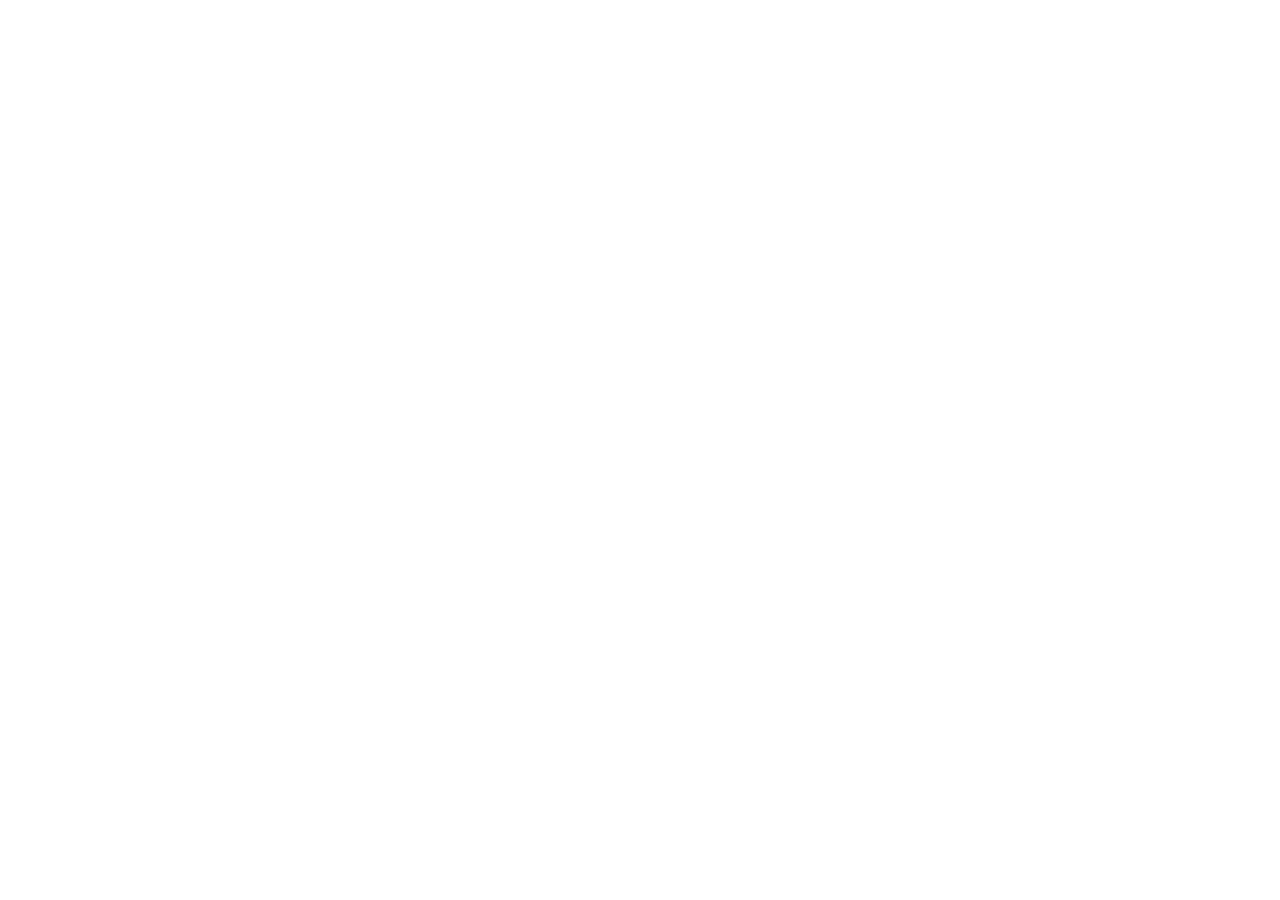
==== index.html @ 4c1cd3bf "Add files via upload" ====
<!DOCTYPE html>
<html lang="en">
<head>
  <meta charset="UTF-8">
  <meta name="viewport" content="width=device-width, initial-scale=1.0">
  <title>Xandrie Labilles | Virtual Assistant</title>
  <meta name="description" content="Top-Rated Virtual Assistant specializing in Admin, Ecommerce, Shopify Design & Operations.">
  <!-- Redirect to Canva site -->
  <meta http-equiv="refresh" content="0; url=https://xandrie.my.canva.site/">
  <link rel="canonical" href="https://xandrie.my.canva.site/">
</head>
<body>
  <script>
    window.location.replace("https://xandrie.my.canva.site/");
  </script>
  <p>Redirecting to <a href="https://xandrie.my.canva.site/">Xandrie Labilles — Virtual Assistant Portfolio</a>...</p>
</body>
</html>
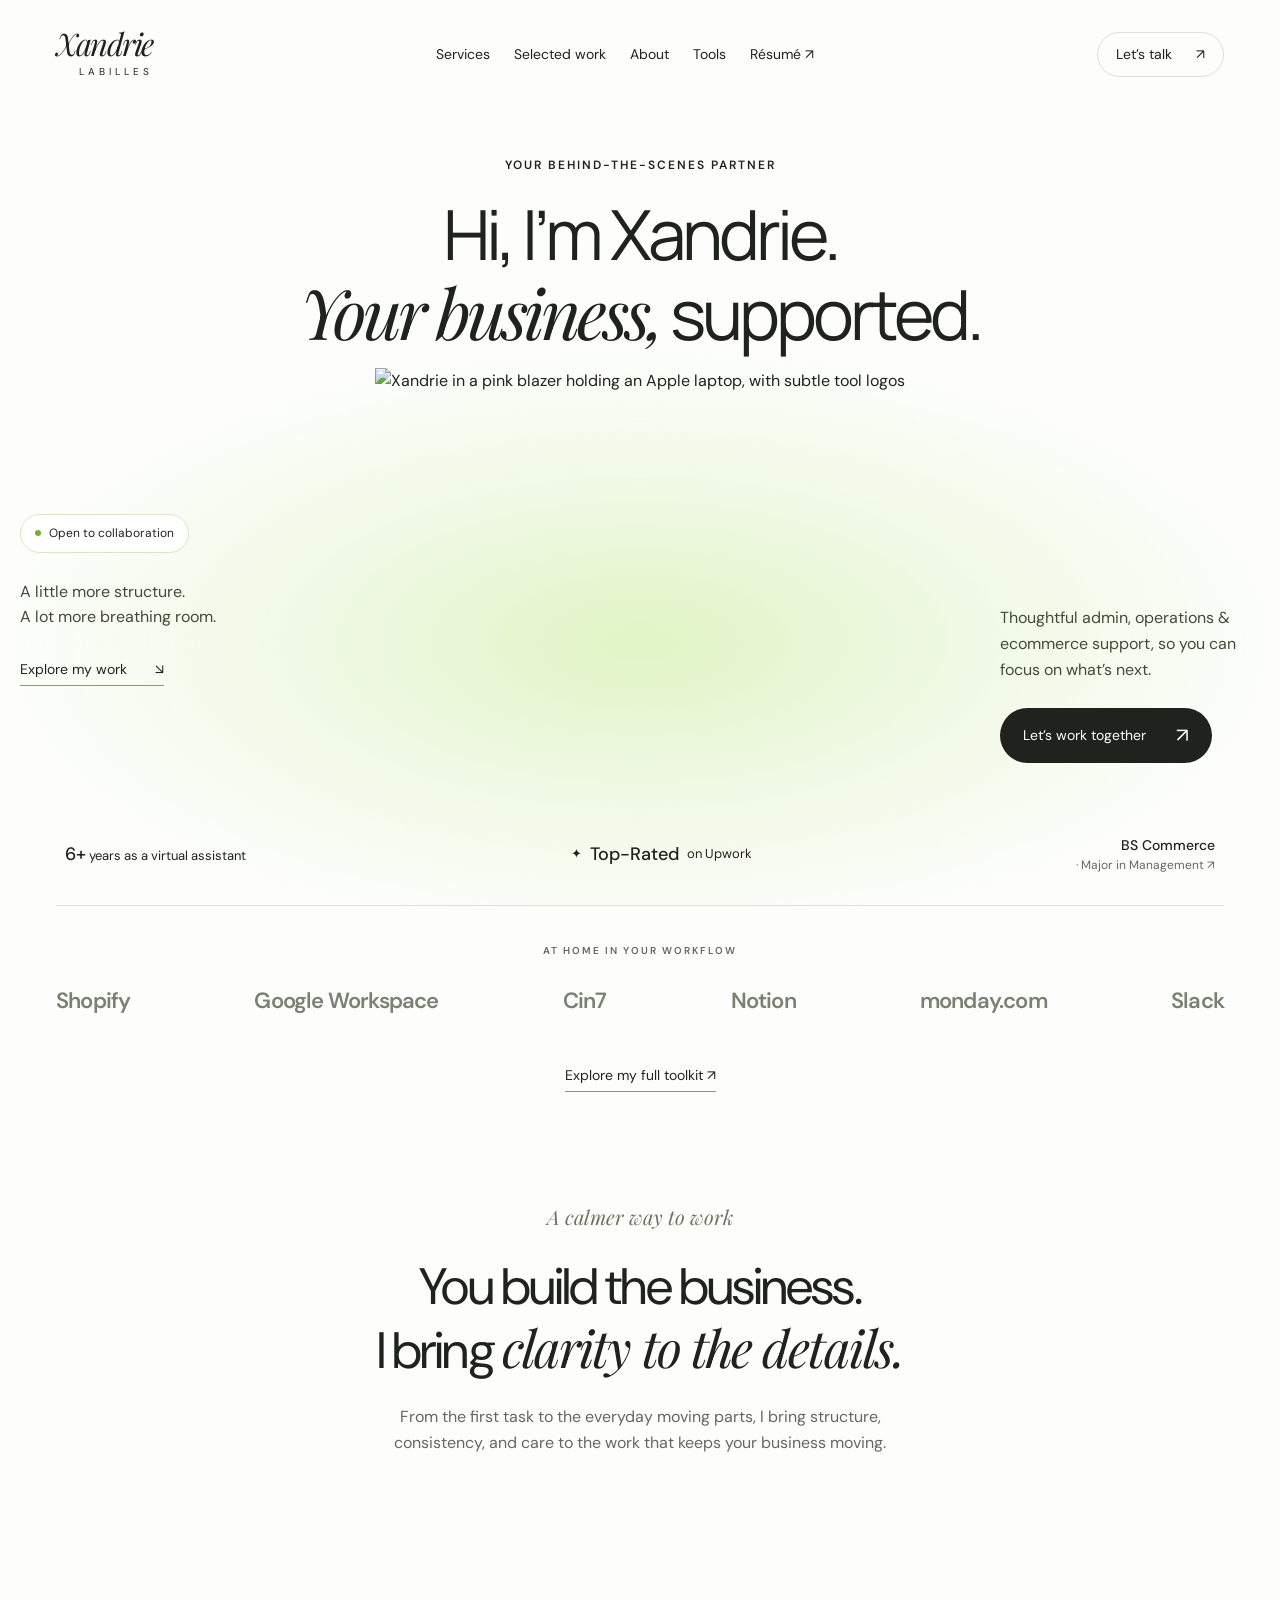
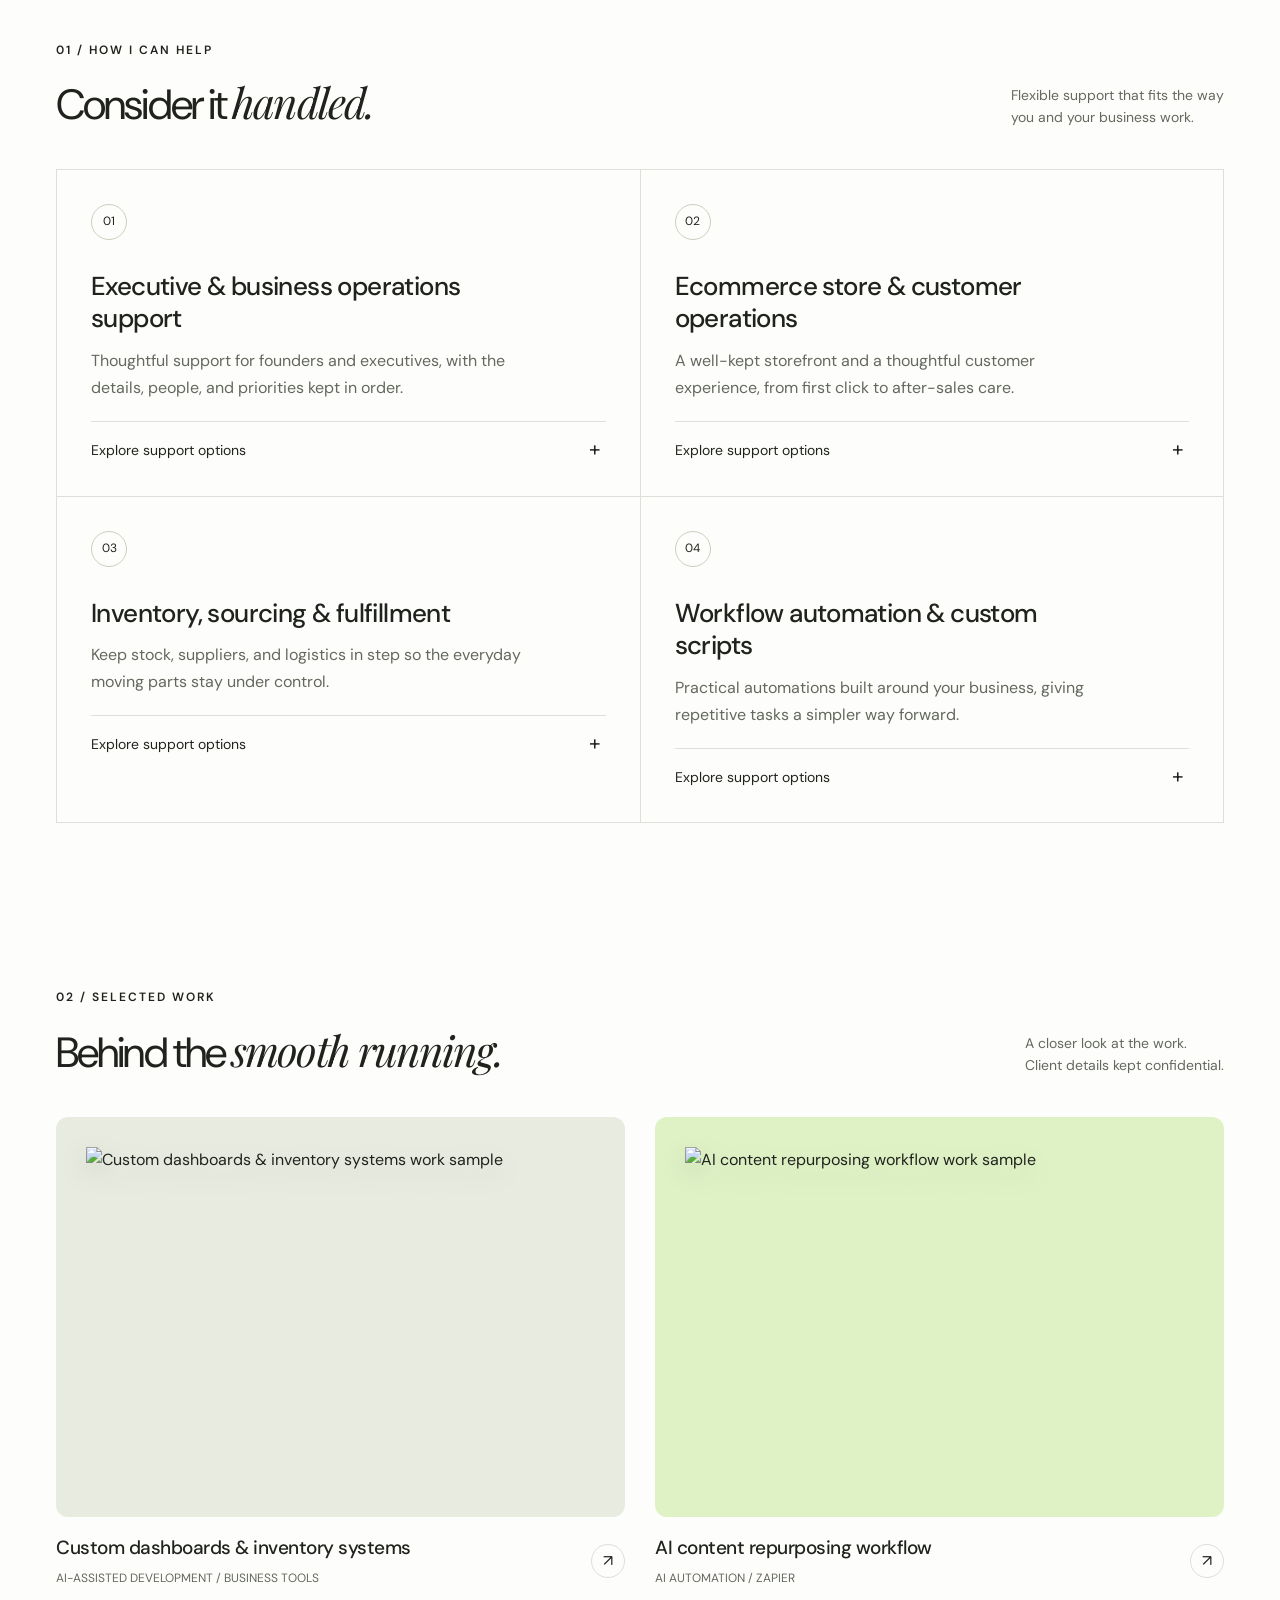
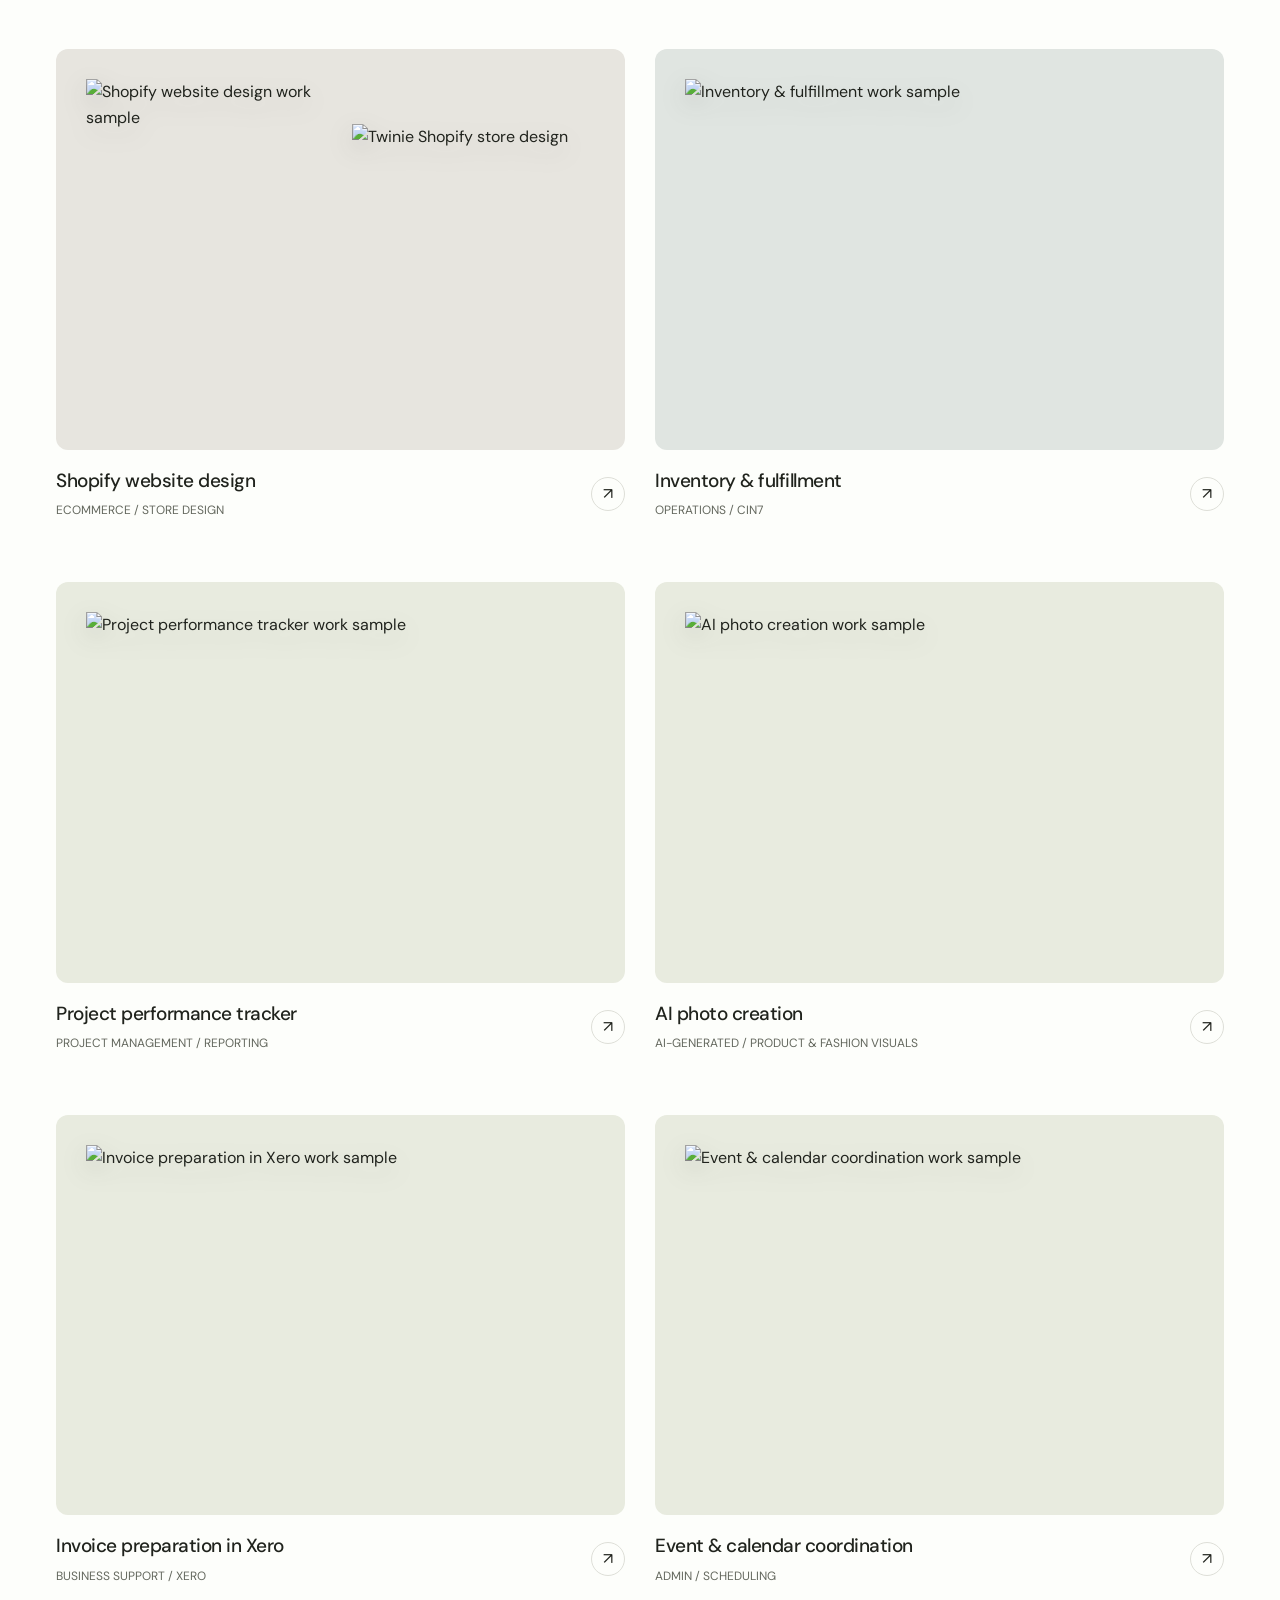
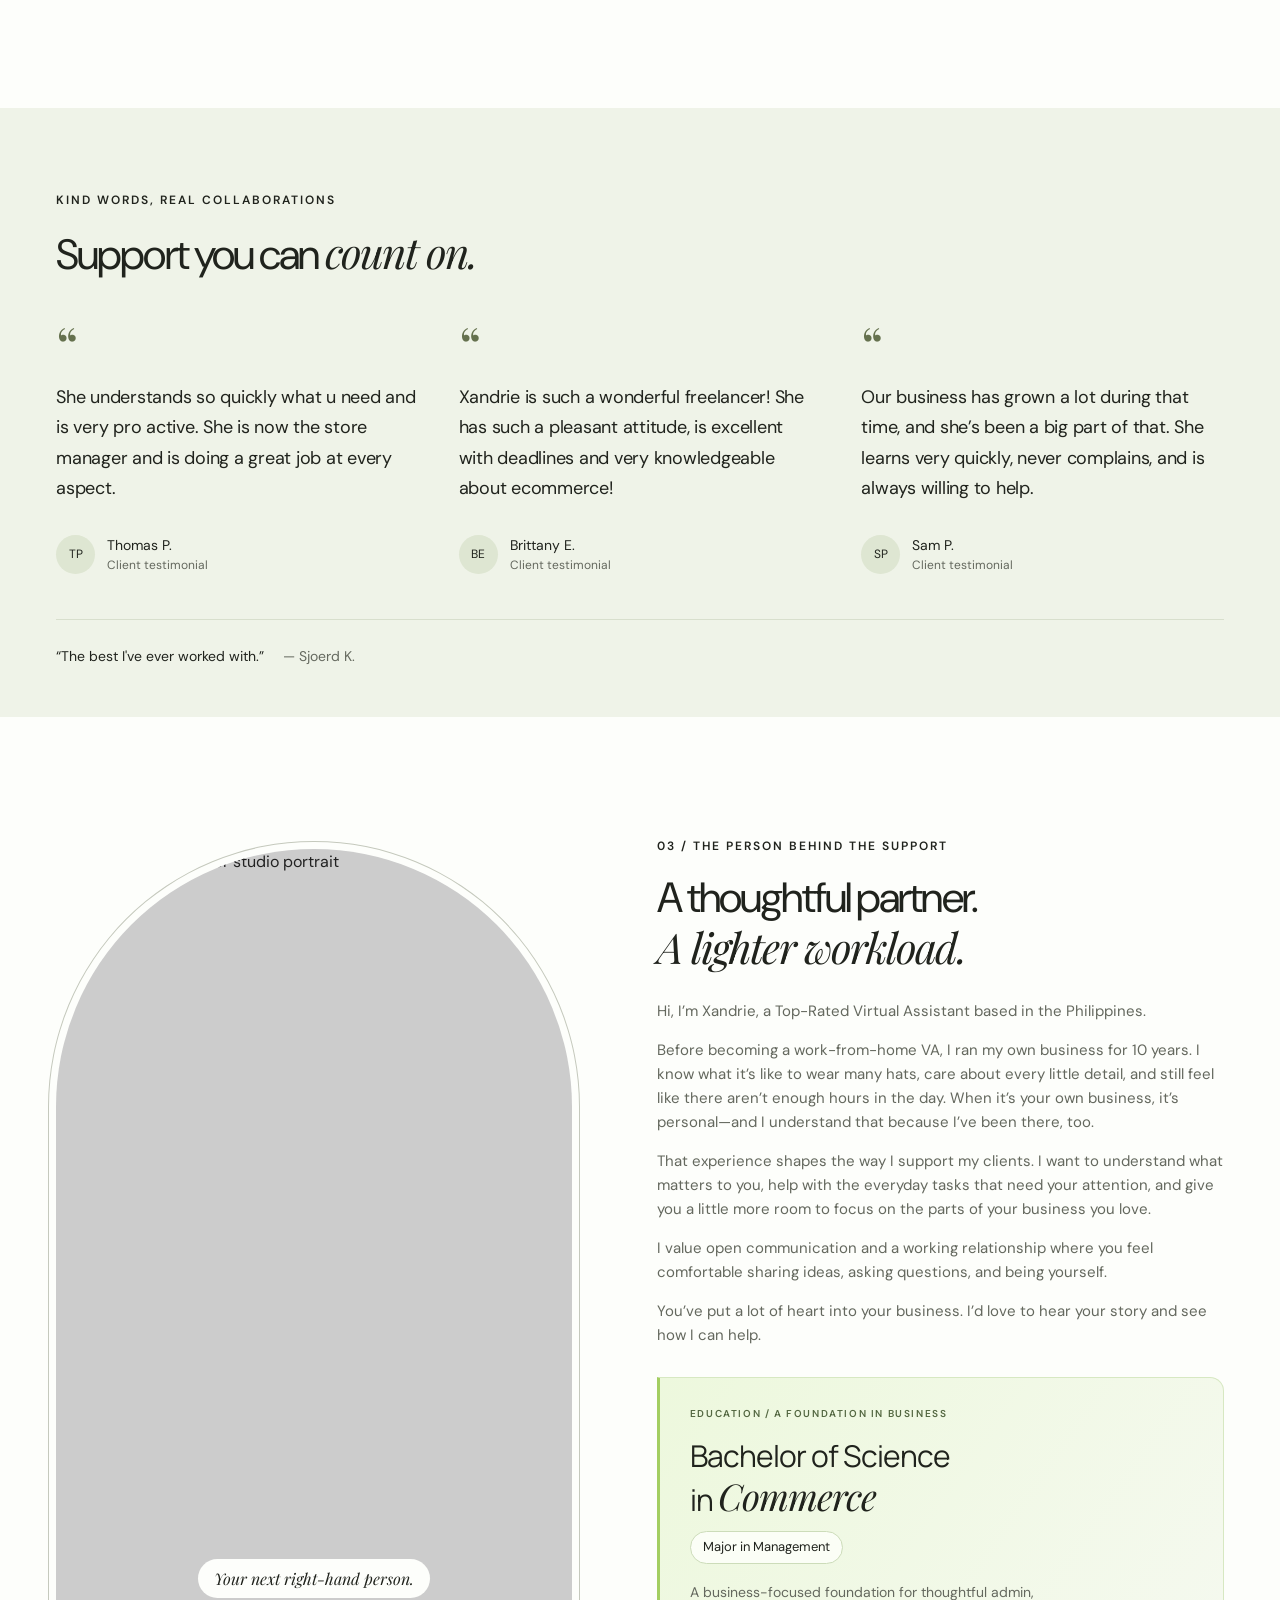
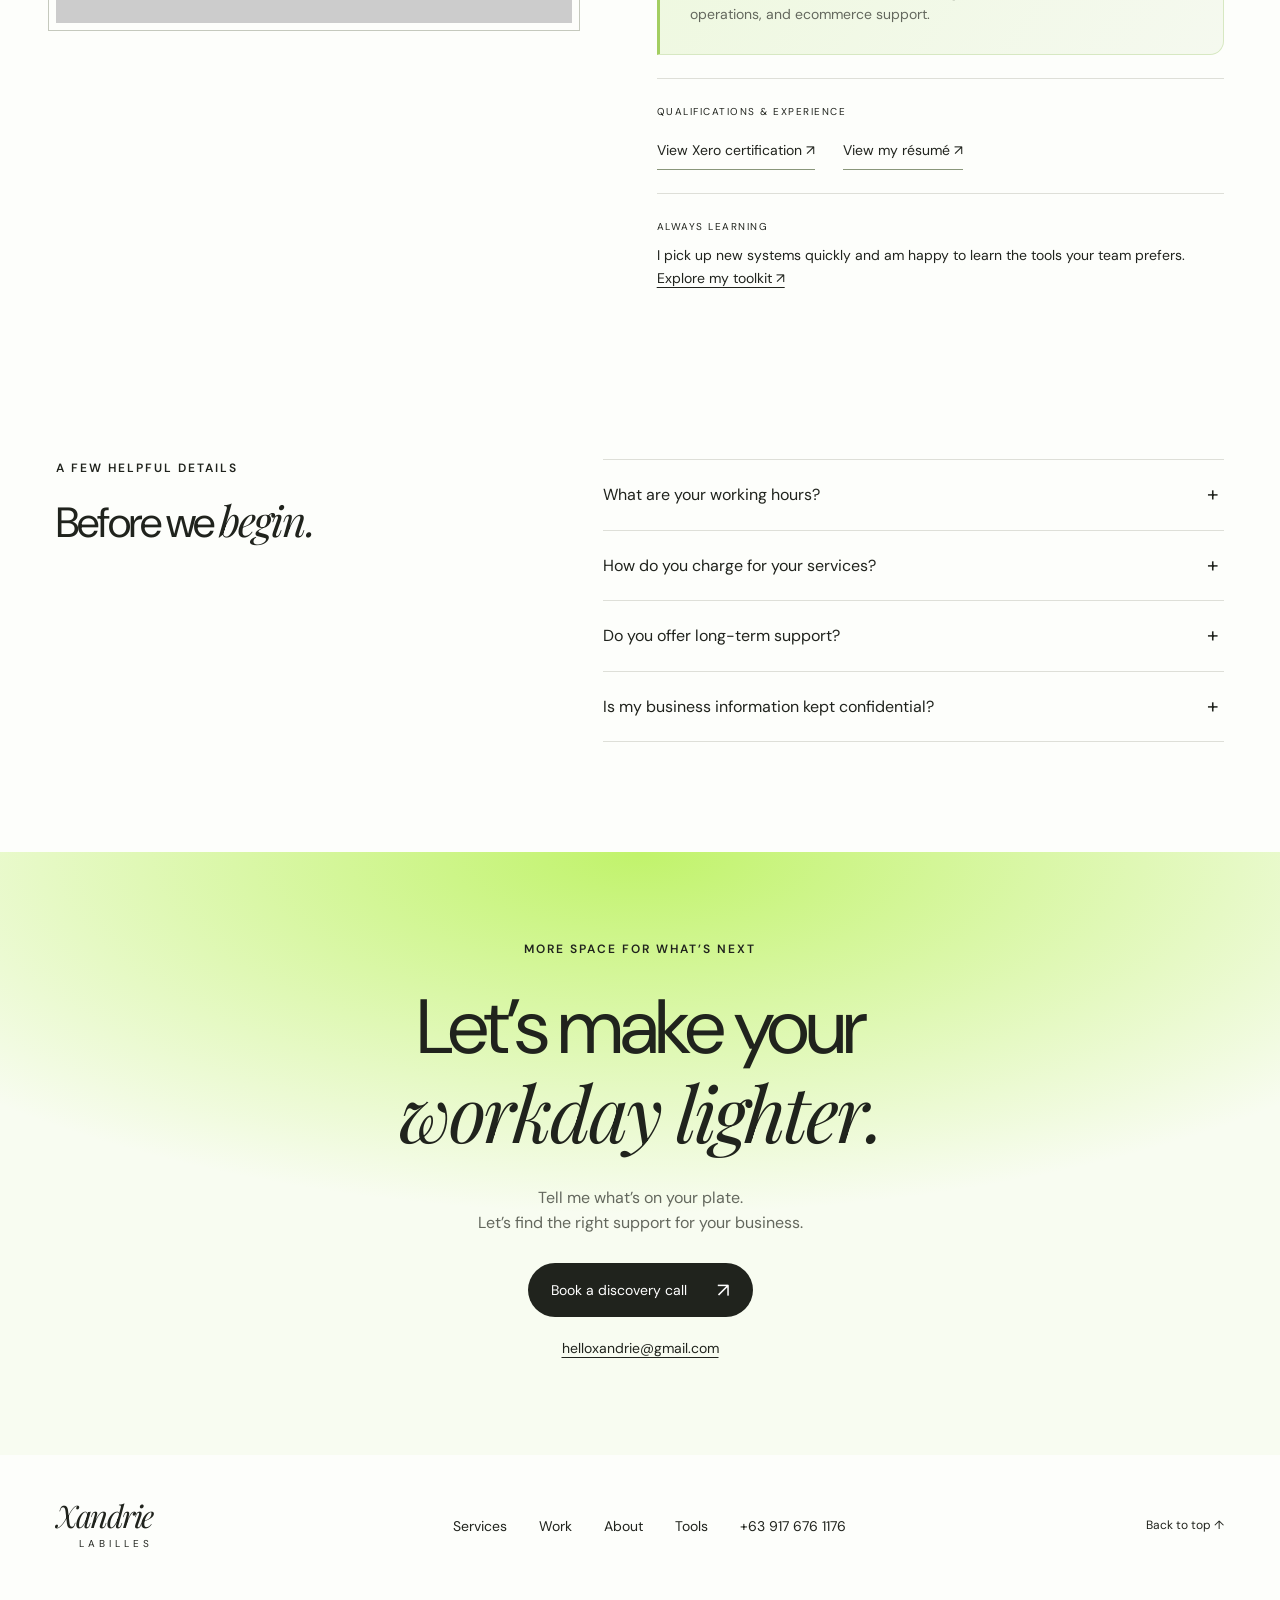
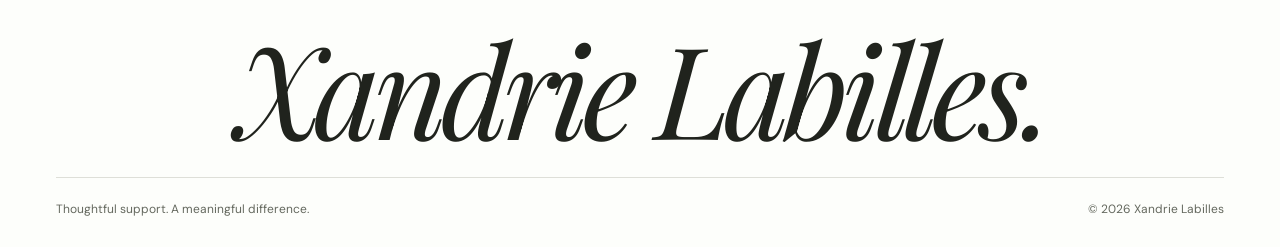
==== commit 632b508c: "Add files via upload" ====
--- a/index.html
+++ b/index.html
@@ -1,18 +1,14 @@
-<!DOCTYPE html>
-<html lang="en">
-<head>
-  <meta charset="UTF-8">
-  <meta name="viewport" content="width=device-width, initial-scale=1.0">
-  <title>Xandrie Labilles | Virtual Assistant</title>
-  <meta name="description" content="Top-Rated Virtual Assistant specializing in Admin, Ecommerce, Shopify Design & Operations.">
-  <!-- Redirect to Canva site -->
-  <meta http-equiv="refresh" content="0; url=https://xandrie.my.canva.site/">
-  <link rel="canonical" href="https://xandrie.my.canva.site/">
-</head>
-<body>
-  <script>
-    window.location.replace("https://xandrie.my.canva.site/");
-  </script>
-  <p>Redirecting to <a href="https://xandrie.my.canva.site/">Xandrie Labilles — Virtual Assistant Portfolio</a>...</p>
-</body>
-</html>
+<!doctype html>
+<html lang="en"><head><meta charset="utf-8"><meta name="viewport" content="width=device-width,initial-scale=1"><meta name="description" content="Xandrie Labilles — virtual assistance, ecommerce management and operations support. Thoughtful support for a business that runs smoothly."><title>Xandrie Labilles — Virtual Assistant & Operations Partner</title><link rel="icon" href="data:image/svg+xml,%3Csvg xmlns='http://www.w3.org/2000/svg' viewBox='0 0 40 40'%3E%3Crect width='40' height='40' rx='20' fill='%23c1f36b'/%3E%3Ctext x='20' y='29' text-anchor='middle' font-family='Georgia' font-size='30'%3Ex%3C/text%3E%3C/svg%3E"><link rel="stylesheet" href="style.css"></head>
+<body><a class="skip" href="#main">Skip to content</a><header class="header"><a class="wordmark" href="#">Xandrie<span>LABILLES</span></a><nav aria-label="Main navigation"><a href="#services">Services</a><a href="#work">Selected work</a><a href="#about">About</a><a href="tools.html">Tools</a><a href="https://drive.google.com/file/d/17npzmpxxBXghj1EdrGjzQlkKuxy_AsqS/view?usp=sharing" target="_blank" rel="noopener">Résumé ↗</a></nav><a class="small-cta" href="#contact">Let’s talk <span>↗</span></a></header>
+<main id="main"><section class="hero"><div class="hero-top"><span class="eyebrow">YOUR BEHIND-THE-SCENES PARTNER</span><h1>Hi, I’m Xandrie.<br><em>Your business,</em> supported.</h1></div><div class="hero-scene"><div class="hero-note"><span class="pill">Open to collaboration</span><p>A little more structure.<br>A lot more breathing room.</p><a class="text-link" href="#work">Explore my work <span>↘</span></a></div><div class="portrait"><img src="assets/xandrie-pink-toolkit.png" alt="Xandrie in a pink blazer holding an Apple laptop, with subtle tool logos" fetchpriority="high"></div><div class="hero-note right"><p>Thoughtful admin, operations & ecommerce support, so you can focus on what’s next.</p><a class="button" href="https://calendar.app.google/MyCM24diuwZyKkNA6" target="_blank" rel="noopener">Let’s work together <span>↗</span></a></div></div><div class="credentials wrap"><span><strong>6+</strong> years as a virtual assistant</span><span class="upwork">✦ <strong>Top-Rated</strong> on Upwork</span><a class="education-proof" href="#education">BS Commerce <span>· Major in Management ↗</span></a></div></section>
+<section class="tools wrap" aria-label="Tools I work with"><span class="eyebrow">AT HOME IN YOUR WORKFLOW</span><div><span>Shopify</span><span>Google Workspace</span><span>Cin7</span><span>Notion</span><span>monday.com</span><span>Slack</span></div></section>
+<div class="tools-link wrap"><a class="text-link" href="tools.html">Explore my full toolkit ↗</a></div><section class="intro wrap"><span class="script-label">A calmer way to work</span><h2>You build the business.<br>I bring <em>clarity to the details.</em></h2><p>From the first task to the everyday moving parts, I bring structure, consistency, and care to the work that keeps your business moving.</p></section>
+<section class="services wrap section" id="services"><div class="section-heading"><div><span class="eyebrow">01 / HOW I CAN HELP</span><h2>Consider it <em>handled.</em></h2></div><p>Flexible support that fits the way<br>you and your business work.</p></div><div class="service-grid expanded-services"><article><span class="service-icon">01</span><h3>Executive & business operations support</h3><p>Thoughtful support for founders and executives, with the details, people, and priorities kept in order.</p><details class="service-details"><summary>Explore support options</summary><ul><li>Inbox management, email organization, and draft responses</li><li>Calendar management and appointment scheduling</li><li>Direct founder support and priority tracking</li><li>Meeting preparation, agendas, notes, and action-item follow-ups</li><li>Travel planning and itinerary preparation</li><li>Project tracking, team coordination, and operational follow-ups</li><li>Hiring coordination and recruitment support</li><li>Business setup and launch coordination</li><li>Process documentation and operational trackers</li><li>Research, document preparation, and presentation support</li><li>Event coordination and run sheet creation</li><li>Invoice preparation and tracking in Xero or similar platforms</li></ul></details></article><article><span class="service-icon">02</span><h3>Ecommerce store & customer operations</h3><p>A well-kept storefront and a thoughtful customer experience, from first click to after-sales care.</p><details class="service-details"><summary>Explore support options</summary><ul><li>Shopify store creation and setup</li><li>Landing page and product page creation</li><li>Product listing management</li><li>Product photo preparation and copy review</li><li>Pre-order setup and management</li><li>Order processing and fulfillment coordination</li><li>Customer support, order inquiries, and delivery updates</li><li>Returns, exchanges, and refund coordination</li><li>New product research</li><li>Ecommerce data analysis and reporting</li><li>Social media content preparation</li></ul></details></article><article><span class="service-icon">03</span><h3>Inventory, sourcing & fulfillment</h3><p>Keep stock, suppliers, and logistics in step so the everyday moving parts stay under control.</p><details class="service-details"><summary>Explore support options</summary><ul><li>Inventory management and tracking</li><li>Inventory forecasting and replenishment planning</li><li>Supplier sourcing and research</li><li>Supplier communication and follow-ups</li><li>Third-party logistics (3PL) coordination</li><li>Stock availability and shipment tracking</li></ul></details></article><article><span class="service-icon">04</span><h3>Workflow automation & custom scripts</h3><p>Practical automations built around your business, giving repetitive tasks a simpler way forward.</p><details class="service-details"><summary>Explore support options</summary><ul><li>Custom scripts for recurring business tasks</li><li>AI-assisted dashboards and custom inventory systems</li><li>Data cleanup, formatting, and file processing</li><li>Automated reports and tracker updates</li><li>Task reminders and follow-up workflows</li><li>App integrations and data transfers</li><li>Automation testing, troubleshooting, and documentation</li></ul></details></article></div></section>
+<section class="work section wrap" id="work"><div class="section-heading"><div><span class="eyebrow">02 / SELECTED WORK</span><h2>Behind the <em>smooth running.</em></h2></div><p>A closer look at the work.<br>Client details kept confidential.</p></div><div class="work-grid" id="projects"></div></section>
+<section class="testimonials section"><div class="wrap"><span class="eyebrow">KIND WORDS, REAL COLLABORATIONS</span><h2>Support you can <em>count on.</em></h2><div class="quotes"><figure><span class="quote-mark">“</span><blockquote>She understands so quickly what u need and is very pro active. She is now the store manager and is doing a great job at every aspect.</blockquote><figcaption><span class="initial">TP</span><div>Thomas P.<small>Client testimonial</small></div></figcaption></figure><figure><span class="quote-mark">“</span><blockquote>Xandrie is such a wonderful freelancer! She has such a pleasant attitude, is excellent with deadlines and very knowledgeable about ecommerce!</blockquote><figcaption><span class="initial">BE</span><div>Brittany E.<small>Client testimonial</small></div></figcaption></figure><figure><span class="quote-mark">“</span><blockquote>Our business has grown a lot during that time, and she’s been a big part of that. She learns very quickly, never complains, and is always willing to help.</blockquote><figcaption><span class="initial">SP</span><div>Sam P.<small>Client testimonial</small></div></figcaption></figure></div><p class="short-quote">“The best I've ever worked with.” <span>— Sjoerd K.</span></p></div></section>
+<section class="about section wrap" id="about"><div class="about-photo"><img src="assets/about-clean.png" alt="Xandrie seated in her studio portrait" width="1536" height="1024" loading="lazy"><span class="photo-label">Your next right-hand person.</span></div><div class="about-copy"><span class="eyebrow">03 / THE PERSON BEHIND THE SUPPORT</span><h2>A thoughtful partner.<br><em>A lighter workload.</em></h2><p>Hi, I’m Xandrie, a Top-Rated Virtual Assistant based in the Philippines.</p><p>Before becoming a work-from-home VA, I ran my own business for 10 years. I know what it’s like to wear many hats, care about every little detail, and still feel like there aren’t enough hours in the day. When it’s your own business, it’s personal—and I understand that because I’ve been there, too.</p><p>That experience shapes the way I support my clients. I want to understand what matters to you, help with the everyday tasks that need your attention, and give you a little more room to focus on the parts of your business you love.</p><p>I value open communication and a working relationship where you feel comfortable sharing ideas, asking questions, and being yourself.</p><p>You’ve put a lot of heart into your business. I’d love to hear your story and see how I can help.</p><section class="education-card" id="education" aria-labelledby="education-title"><span class="eyebrow">EDUCATION / A FOUNDATION IN BUSINESS</span><h3 id="education-title">Bachelor of Science<br>in <em>Commerce</em></h3><span class="degree-major">Major in Management</span><p>A business-focused foundation for thoughtful admin, operations, and ecommerce support.</p></section><div class="about-detail"><span>QUALIFICATIONS & EXPERIENCE</span><div class="document-links"><a class="text-link" href="https://drive.google.com/file/d/1bApDbRTk-ZzCwCm_VyDQtkLoA13Krx0O/view?usp=drive_link" target="_blank" rel="noopener">View Xero certification ↗</a><a class="text-link" href="https://drive.google.com/file/d/17npzmpxxBXghj1EdrGjzQlkKuxy_AsqS/view?usp=sharing" target="_blank" rel="noopener">View my résumé ↗</a></div></div><div class="about-detail"><span>ALWAYS LEARNING</span><p>I pick up new systems quickly and am happy to learn the tools your team prefers. <a href="tools.html" class="inline-link">Explore my toolkit ↗</a></p></div></div></section>
+<section class="faq wrap section"><div><span class="eyebrow">A FEW HELPFUL DETAILS</span><h2>Before we <em>begin.</em></h2></div><div class="questions"><details><summary>What are your working hours?</summary><p>My availability is flexible and can be adjusted based on your business needs and time zone.</p></details><details><summary>How do you charge for your services?</summary><p>Pricing depends on the scope, workload, and project requirements. <a href="mailto:helloxandrie@gmail.com">Tell me what you need</a> and we can discuss the right arrangement.</p></details><details><summary>Do you offer long-term support?</summary><p>Yes. I prefer long-term collaborations and ongoing support arrangements.</p></details><details><summary>Is my business information kept confidential?</summary><p>Absolutely. All client data and business information are handled with strict confidentiality.</p></details></div></section>
+<section class="contact" id="contact"><span class="eyebrow">MORE SPACE FOR WHAT’S NEXT</span><h2>Let’s make your<br><em>workday lighter.</em></h2><p>Tell me what’s on your plate.<br>Let’s find the right support for your business.</p><a class="button" href="https://calendar.app.google/MyCM24diuwZyKkNA6" target="_blank" rel="noopener">Book a discovery call <span>↗</span></a><a class="email" href="mailto:helloxandrie@gmail.com">helloxandrie@gmail.com</a></section></main>
+<footer class="wrap"><div class="footer-top"><a href="#" class="wordmark">Xandrie<span>LABILLES</span></a><nav aria-label="Footer navigation"><a href="#services">Services</a><a href="#work">Work</a><a href="#about">About</a><a href="tools.html">Tools</a><a href="tel:+639176761176">+63 917 676 1176</a></nav><a class="back-top" href="#">Back to top ↑</a></div><div class="footer-name" aria-hidden="true">Xandrie Labilles.</div><div class="footer-bottom"><span>Thoughtful support. A meaningful difference.</span><span>© <span id="year">2026</span> Xandrie Labilles</span></div></footer>
+<dialog id="project-dialog" aria-labelledby="project-title"><button class="close" type="button" aria-label="Close project">×</button><div class="dialog-image"><img id="project-image" alt=""></div><div class="dialog-copy"><span id="project-category" class="eyebrow"></span><h2 id="project-title"></h2><p id="project-description"></p><p class="confidential">Work sample from my portfolio. Client details are kept confidential.</p></div></dialog><script src="script.js"></script></body></html>
--- a/style.css
+++ b/style.css
@@ -0,0 +1,69 @@
+@import url('https://fonts.googleapis.com/css2?family=DM+Sans:wght@400;450;500;550;600;650;700&family=Manrope:wght@400;500;600;700&family=Playfair+Display:ital,wght@1,400;1,500&display=swap');
+:root{--ink:#20231d;--muted:#64685e;--lime:#c1f36b;--line:#dedfd8;--paper:#fdfefb;--serif:'Playfair Display',Georgia,serif;--sans:'DM Sans',Arial,sans-serif}*{box-sizing:border-box}html{scroll-behavior:smooth;scroll-padding-top:35px}body{margin:0;background:var(--paper);color:var(--ink);font:16px/1.6 var(--sans)}a{color:inherit;text-decoration:none}button{font:inherit}button,a,summary{-webkit-tap-highlight-color:transparent}a:focus-visible,button:focus-visible,summary:focus-visible{outline:3px solid #507d12;outline-offset:5px}::selection{background:var(--lime)}.wrap{max-width:1200px;margin:auto;width:calc(100% - 112px)}.header{max-width:1440px;margin:auto;display:flex;align-items:center;justify-content:space-between;padding:28px 56px}.wordmark{font:italic 31px/1 var(--serif);display:inline-block;letter-spacing:-1.5px}.wordmark span{display:block;font:10px/1.8 var(--sans);letter-spacing:4px;text-align:right;margin-top:4px}.header nav,.footer-top nav{display:flex;gap:32px;font-size:14px}.header nav a:hover,.footer-top a:hover{color:#567b20}.small-cta{border:1px solid var(--line);border-radius:30px;padding:10px 18px;font-size:14px}.small-cta span{margin-left:20px}.hero{background:radial-gradient(ellipse 55% 42% at 50% 67%,#c7fa83 0%,#e7fac9 48%,transparent 95%);text-align:center}.hero-top{padding:47px 24px 0}.eyebrow{font-size:12px;letter-spacing:2px;font-weight:600;display:block}.hero h1{font-family:'Manrope',var(--sans);font-size:clamp(44px,5.4vw,78px);font-weight:400;letter-spacing:-4px;line-height:1.11;margin:21px auto 0;max-width:1150px}.hero h1 em,h2 em{font-family:var(--serif);font-weight:400}.hero-scene{max-width:1190px;margin:35px auto 0;display:grid;grid-template-columns:1fr 380px 1fr;align-items:center;gap:55px;padding:0 20px}.portrait{height:393px;overflow:hidden;border-radius:180px 180px 8px 8px;position:relative;background:#ddd}.portrait img{width:100%;height:100%;object-fit:cover;filter:grayscale(1);object-position:50% 35%}.portrait:after{content:'';position:absolute;inset:70% 0 0;background:linear-gradient(transparent,#fdfefb)}.hero-note{text-align:left;font-size:16px;max-width:260px}.hero-note p{margin:26px 0;color:#434a3a}.hero-note.right{justify-self:end;align-self:end;padding-bottom:65px}.pill{background:#fff;border:1px solid #d8e7c4;border-radius:30px;padding:9px 14px;font-size:12px;display:inline-block}.pill:before{content:'';display:inline-block;width:6px;height:6px;border-radius:100%;background:#78ad31;margin:0 8px 1px 0}.text-link{font-size:14px;border-bottom:1px solid #89967a;padding-bottom:7px}.text-link span{margin-left:24px}.button{display:inline-flex;justify-content:center;align-items:center;gap:30px;background:var(--ink);color:white;padding:16px 23px;border-radius:32px;font-size:14px;transition:transform .2s,background .2s}.button:hover{background:#3e532d;transform:translateY(-3px)}.button span{font-size:20px;line-height:1}.credentials{max-width:1150px;margin:auto;padding:24px 0 30px;display:flex;justify-content:space-between;align-items:center;font-size:13px;gap:15px}.credentials strong{font-size:18px;font-weight:500}.upwork{display:flex;align-items:center;gap:8px}.tools{padding:37px 0;border-top:1px solid var(--line);text-align:center}.tools .eyebrow{font-size:10px;color:var(--muted)}.tools>div{display:flex;justify-content:space-between;gap:25px;flex-wrap:wrap;padding:24px 0 0;font-size:22px;font-weight:600;color:#7b8074;letter-spacing:-.8px}.intro{text-align:center;padding:115px 0 110px}.script-label{font:italic 20px var(--serif);color:#6b735f}.intro h2{font-size:clamp(36px,4vw,56px);max-width:850px;margin:23px auto;line-height:1.2}.intro p{max-width:540px;color:var(--muted);margin:auto}h2{font-size:clamp(33px,3.3vw,48px);font-weight:400;letter-spacing:-1.9px;line-height:1.16;margin:17px 0 25px}.section{padding:75px 0}.section-heading{display:flex;justify-content:space-between;align-items:flex-end;margin-bottom:40px;gap:30px}.section-heading h2{margin-bottom:0}.section-heading>p{color:var(--muted);font-size:14px;margin:0}.service-grid{display:grid;grid-template-columns:repeat(3,1fr);border-top:1px solid var(--line);border-left:1px solid var(--line)}.service-grid article{padding:32px 28px;border-right:1px solid var(--line);border-bottom:1px solid var(--line);transition:background .2s}.service-grid article:hover{background:#f1f7e8}.service-icon{display:grid;place-items:center;border:1px solid #c8d0bd;width:36px;height:36px;border-radius:50%;font-size:12px}.service-grid h3{font-size:22px;font-weight:500;letter-spacing:-.6px;margin:30px 0 12px}.service-grid p{font-size:15px;color:var(--muted);margin:0 0 30px;line-height:1.7}.service-tag{font-size:10px;letter-spacing:1.4px;color:#626b58}.work{padding-top:90px;padding-bottom:105px}.work-grid{display:grid;grid-template-columns:1fr 1fr;gap:44px 30px}.project{padding:0;border:0;background:none;text-align:left;color:inherit;cursor:pointer;min-width:0}.project-visual{background:#e8ebdf;border-radius:12px;padding:30px;aspect-ratio:1.42;overflow:hidden;display:flex;align-items:center;justify-content:center;transition:background .3s}.project:nth-child(2) .project-visual{background:#dff2c6}.project:nth-child(3) .project-visual{background:#e7e5df}.project:nth-child(4) .project-visual{background:#e0e5e1}.project-visual img{display:block;width:100%;height:100%;object-fit:contain;filter:drop-shadow(0 9px 12px #2222);transition:transform .35s}.project:hover .project-visual img{transform:scale(1.035)}.project-info{display:flex;align-items:center;justify-content:space-between;gap:12px;padding:16px 0}.project h3{font-size:19px;font-weight:500;letter-spacing:-.5px;margin:0}.project small{font-size:12px;color:var(--muted)}.project-arrow{display:grid;place-items:center;width:34px;height:34px;border:1px solid var(--line);border-radius:50%;flex-shrink:0}.testimonials{background:#eff3e8;padding:83px 0 50px}.testimonials h2{margin-bottom:45px}.quotes{display:grid;grid-template-columns:repeat(3,1fr);gap:40px}.quotes figure{margin:0;display:flex;flex-direction:column}.quote-mark{font:54px/.8 var(--serif);color:#65714e}.quotes blockquote{font-size:18px;line-height:1.7;letter-spacing:-.25px;margin:14px 0 30px;flex:1}.quotes figcaption{display:flex;align-items:center;gap:12px;font-size:14px}.initial{width:39px;height:39px;background:#dee6d2;border-radius:50%;display:grid;place-items:center;font-size:12px}.quotes small{display:block;font-size:12px;color:var(--muted)}.short-quote{margin:43px 0 0;padding-top:25px;border-top:1px solid #d8dfcd;font-size:14px}.short-quote span{color:var(--muted);margin-left:15px}.about{display:grid;grid-template-columns:1fr 1.1fr;gap:85px;align-items:center;padding-top:120px;padding-bottom:95px}.about-photo{position:relative;align-self:stretch;min-height:520px;border-radius:10px;overflow:hidden;background:#ccc}.about-photo img{width:100%;height:100%;position:absolute;object-fit:cover;object-position:24% center;filter:grayscale(1)}.photo-label{position:absolute;bottom:25px;left:25px;background:var(--paper);border-radius:25px;padding:9px 16px;font:italic 18px var(--serif)}.about-copy>p{color:var(--muted);font-size:15px}.about-detail{border-top:1px solid var(--line);margin-top:23px;padding-top:18px}.about-detail span{font-size:10px;letter-spacing:1.5px}.about-detail p{margin:7px 0 0;font-size:14px}.faq{display:grid;grid-template-columns:1fr 1.3fr;gap:70px;padding-bottom:110px}.questions details{border-bottom:1px solid var(--line)}.questions details:first-child{border-top:1px solid var(--line)}summary{padding:22px 35px 22px 0;cursor:pointer;position:relative;list-style:none;font-size:16px}summary::-webkit-details-marker{display:none}summary:after{content:'+';position:absolute;right:5px;font-size:21px;top:18px}details[open] summary:after{content:'−'}.questions p{margin:0 0 22px;color:var(--muted);font-size:15px}.questions a{text-decoration:underline}.contact{text-align:center;padding:88px 25px 95px;background:radial-gradient(ellipse 70% 60% at 50% 0%,#c1f36b,transparent 100%),#f8fcf1}.contact h2{font-size:clamp(48px,6vw,82px);line-height:1.1;margin:25px 0;letter-spacing:-3px}.contact p{color:var(--muted);margin:0 0 27px}.email{display:block;font-size:14px;text-decoration:underline;text-underline-offset:4px;margin-top:20px}.footer-top{display:flex;align-items:center;justify-content:space-between;padding:45px 0}.back-top{font-size:12px}.footer-name{font:italic clamp(50px,10vw,145px)/1.4 var(--serif);letter-spacing:-7px;text-align:center;white-space:nowrap;border-bottom:1px solid var(--line)}.footer-bottom{display:flex;justify-content:space-between;color:var(--muted);font-size:12px;padding:22px 0 28px}.skip{position:absolute;top:-100px;left:20px;background:var(--lime);z-index:99;padding:10px}.skip:focus{top:10px}dialog{width:min(900px,92vw);max-height:90vh;padding:0;border:0;border-radius:14px;color:var(--ink);background:var(--paper)}dialog::backdrop{background:#182012aa;backdrop-filter:blur(7px)}.close{position:absolute;right:14px;top:14px;border:1px solid #ddd;border-radius:50%;background:white;width:40px;height:40px;font-size:27px;cursor:pointer;z-index:1}.dialog-image{padding:40px;background:#e8eedf}.dialog-image img{max-height:46vh;max-width:100%;display:block;margin:auto;object-fit:contain}.dialog-copy{padding:30px 40px}.dialog-copy h2{font-size:34px}.dialog-copy p{color:var(--muted)}.confidential{font-size:12px}
+@media(min-width:1600px){.hero-scene{margin-top:45px}.hero-top{padding-top:60px}}@media(max-width:1000px){.wrap{width:calc(100% - 64px)}.header{padding:25px 32px}.hero h1{letter-spacing:-2.5px}.hero-scene{grid-template-columns:1fr 310px 1fr;gap:23px;padding:0 32px}.portrait{height:350px}.hero-note{font-size:14px}.hero-note.right{padding-bottom:30px}.button{padding:14px 19px;gap:15px}.credentials{padding-left:32px;padding-right:32px;font-size:12px}.credentials span:last-child{display:none}.tools>div{font-size:18px}.about{gap:40px}.about-photo{min-height:560px}.service-grid h3{font-size:19px}.footer-top nav{gap:18px}.quotes{gap:28px}.quotes blockquote{font-size:16px}.footer-name{letter-spacing:-4px}}@media(max-width:700px){.wrap{width:calc(100% - 40px)}.header{padding:20px}.wordmark{font-size:27px}.header nav{display:none}.hero-top{padding:35px 18px 0}.eyebrow{font-size:10px;letter-spacing:1.6px}.hero h1{font-size:clamp(39px,8.8vw,61px);letter-spacing:-2px;line-height:1.16}.hero-scene{grid-template-columns:1fr 1fr;gap:20px;margin-top:27px;padding:0 22px}.portrait{grid-column:1/-1;grid-row:1;width:270px;height:295px;justify-self:center}.hero-note{grid-row:2;max-width:none;align-self:start;font-size:13px}.hero-note p{margin:14px 0}.hero-note.right{padding:0}.hero-note.right p{margin-top:0}.pill{font-size:10px;padding:7px 9px}.text-link{font-size:12px}.button{font-size:12px;padding:12px 16px;gap:12px}.credentials{margin-top:25px;padding:15px 22px 25px;align-items:start;font-size:11px}.credentials strong{font-size:15px}.credentials>span:first-child{max-width:140px;text-align:left}.credentials .upwork{gap:5px;flex-wrap:wrap;justify-content:flex-end;max-width:130px}.tools{padding:25px 0}.tools>div{justify-content:center;gap:14px 24px;font-size:17px}.intro{padding:70px 0 45px}.intro h2{font-size:35px;letter-spacing:-1.4px}.intro p{font-size:15px}.section{padding:55px 0}.section-heading{display:block;margin-bottom:27px}.section-heading>p{margin-top:20px}.service-grid{grid-template-columns:1fr}.service-grid article{padding:25px}.service-grid h3{font-size:23px;margin:20px 0 10px}.service-grid p{margin-bottom:20px}.work-grid{grid-template-columns:1fr;gap:25px}.project-visual{padding:23px}.project-info{padding-top:12px}.project h3{font-size:19px}.testimonials{padding:55px 0 40px}.quotes{grid-template-columns:1fr;gap:35px}.quotes figure{border-bottom:1px solid #d8dfcd;padding-bottom:28px}.quotes blockquote{font-size:18px;margin-bottom:20px}.short-quote{margin-top:25px;border-top:0;padding-top:0}.about{grid-template-columns:1fr;gap:35px}.about-photo{min-height:400px}.about-copy h2{font-size:35px}.faq{grid-template-columns:1fr;gap:10px}.contact{padding:65px 20px}.contact h2{font-size:49px;letter-spacing:-2px}.contact .button{font-size:14px}.footer-top{flex-wrap:wrap;gap:25px;padding:35px 0 20px}.footer-top nav{order:3;flex-wrap:wrap;font-size:12px;width:100%;justify-content:space-between;gap:12px}.footer-name{font-size:11vw;letter-spacing:-2.5px;padding:15px 0}.footer-bottom{font-size:10px;gap:20px}.dialog-copy{padding:25px}.dialog-image{padding:35px 15px}.dialog-copy h2{font-size:29px}.dialog-copy p{font-size:15px}}@media(prefers-reduced-motion:reduce){html{scroll-behavior:auto}*,*:before,*:after{transition:none!important}}
+.shopify-visual{gap:22px;align-items:flex-start}.shopify-visual img{width:calc(50% - 11px);height:auto;max-height:none;object-fit:cover;object-position:top}.shopify-visual img:nth-child(2){margin-top:45px}
+/* Refined cutout portrait and education highlight */
+.hero{background:radial-gradient(ellipse 58% 39% at 50% 61%,#cef898 0%,#e9fad4 48%,transparent 100%)}
+.hero-scene{grid-template-columns:1fr 420px 1fr;gap:35px;margin-top:18px}
+.portrait{height:445px;border-radius:0;background:transparent;overflow:visible;mask-image:linear-gradient(to bottom,#000 0%,#000 68%,rgba(0,0,0,.85) 78%,transparent 100%);-webkit-mask-image:linear-gradient(to bottom,#000 0%,#000 68%,rgba(0,0,0,.85) 78%,transparent 100%)}
+.portrait img{object-fit:contain;object-position:center bottom;filter:grayscale(1);width:100%;height:100%}
+.portrait:after{display:none}
+.credentials{padding-top:6px}
+.education-proof{font-size:14px;font-weight:500;text-align:right}
+.education-proof span{display:block;color:var(--muted);font-size:12px;font-weight:400}
+.education-proof:hover{text-decoration:underline;text-underline-offset:4px}
+.education-card{margin-top:30px;padding:28px 30px;background:linear-gradient(125deg,#edf8dd,#f5f9ef);border:1px solid #d7e8c2;border-left:3px solid #a3ce61;border-radius:0 14px 14px 0;scroll-margin-top:35px}
+.education-card .eyebrow{font-size:10px;letter-spacing:1.6px;color:#536741}
+.education-card h3{font:400 30px/1.18 'Manrope',var(--sans);letter-spacing:-1px;margin:16px 0 14px}
+.education-card h3 em{font-family:var(--serif);font-weight:400;font-size:37px}
+.degree-major{display:inline-block;padding:5px 12px;border:1px solid #ccdcb9;border-radius:20px;font-size:13px;background:#fbfef6}
+.education-card p{font-size:14px;color:var(--muted);margin:17px 0 0;max-width:380px}
+@media(max-width:1000px){.hero-scene{grid-template-columns:1fr 340px 1fr;gap:20px}.portrait{height:390px}.education-proof{display:none}.education-card{padding:23px}.education-card h3{font-size:27px}}
+@media(max-width:700px){.hero-scene{grid-template-columns:1fr 1fr;margin-top:12px;gap:15px}.portrait{width:320px;max-width:100%;height:330px}.hero{background:radial-gradient(ellipse 90% 37% at 50% 58%,#d7f5b4,transparent 100%)}.credentials{padding-top:12px}.education-card h3{font-size:29px}.education-card{padding:26px 22px}.about-photo{min-height:400px}}
+.portrait img{position:absolute;width:130%;height:130%;left:-15%;top:-6%;object-position:center top}
+.portrait{overflow:hidden}
+/* Larger original portrait, transparent studio finish */
+.hero-scene{grid-template-columns:1fr 470px 1fr;gap:25px;margin-top:15px}
+.portrait{height:480px}
+.portrait img{width:115%;height:115%;left:-7.5%;top:0}
+@media(max-width:1000px){.hero-scene{grid-template-columns:1fr 360px 1fr;gap:18px}.portrait{height:420px}}
+@media(max-width:700px){.hero-scene{grid-template-columns:1fr 1fr;gap:15px}.portrait{width:350px;max-width:100%;height:370px}}
+/* Sculptural geometric fan, kept behind the portrait */
+.hero{background:radial-gradient(ellipse 50% 37% at 50% 67%,#e1f5c5 0%,#f0f9e5 53%,transparent 100%)}
+.portrait{isolation:isolate}
+.portrait-fan{position:absolute;inset:0;z-index:-1;pointer-events:none}
+.portrait-fan i{position:absolute;display:block;left:calc(50% - 23px);bottom:65px;width:46px;height:330px;border-radius:40px;background:linear-gradient(95deg,#bddf8e 0%,#d7efa9 32%,#edf8dc 73%,#cde7a6 100%);border:1px solid #b8d99166;box-shadow:4px 3px 12px #537f1b0d;transform-origin:50% calc(100% - 23px);transform:rotate(calc(var(--ray)*17deg))}
+.portrait-fan i:nth-child(even){height:292px;background:linear-gradient(100deg,#d5ddcd,#fbfdf6 55%,#e3eadb);border-color:#d2dfc666}
+.portrait img{z-index:1}
+@media(max-width:1000px){.portrait-fan i{width:38px;left:calc(50% - 19px);height:285px;bottom:60px;transform-origin:50% calc(100% - 19px)}.portrait-fan i:nth-child(even){height:252px}}
+@media(max-width:700px){.hero{background:radial-gradient(ellipse 90% 34% at 50% 58%,#e4f5ce,transparent 100%)}.portrait-fan i{width:32px;left:calc(50% - 16px);height:253px;bottom:52px;transform-origin:50% calc(100% - 16px)}.portrait-fan i:nth-child(even){height:226px}}
+/* Services, qualifications, and dedicated toolkit page */
+.tools-link{text-align:center;padding-top:7px}.expanded-services{grid-template-columns:repeat(2,minmax(0,1fr))}.expanded-services article{padding:34px}.expanded-services h3{max-width:390px;font-size:26px;line-height:1.25}.expanded-services article>p{font-size:16px;max-width:440px;margin-bottom:20px}.service-details{border-top:1px solid var(--line)}.service-details summary{font-size:14px;padding:17px 30px 0 0}.service-details summary:after{top:11px}.service-details ul{padding-left:20px;margin:22px 0 0;color:var(--muted);font-size:15px}.service-details li{padding:5px 0}.service-details li::marker{color:#789b45}.document-links{display:flex;flex-wrap:wrap;gap:18px 28px;margin-top:17px}.inline-link{text-decoration:underline;text-underline-offset:4px}.header nav{gap:24px}.header nav [aria-current=page]{border-bottom:1px solid #89a958}.toolkit-intro{text-align:center;padding:75px 0 55px}.toolkit-intro h1{font:400 clamp(44px,5.8vw,78px)/1.08 'Manrope',var(--sans);letter-spacing:-3px;margin:26px 0}.toolkit-intro h1 em{font-family:var(--serif);font-weight:400}.toolkit-intro>p{max-width:610px;margin:0 auto;color:var(--muted);font-size:18px}.learning-note{max-width:770px;margin:40px auto 0;padding:28px 40px;border:1px solid #dce7cc;border-radius:12px;background:linear-gradient(120deg,#edf8db,#f7fbf1)}.learning-note p{max-width:620px;margin:15px auto 0;font-size:16px;color:var(--muted)}.toolkit-group{padding:40px 0;border-bottom:1px solid var(--line)}.toolkit-heading h2{font-size:32px;margin-top:14px}.toolkit-grid{display:grid;grid-template-columns:repeat(3,minmax(0,1fr));gap:20px}.toolkit-grid article{padding:27px;border:1px solid var(--line);border-radius:10px;background:#fff}.toolkit-grid h3{font-size:21px;font-weight:500;letter-spacing:-.5px;margin:0 0 12px}.toolkit-grid p{color:var(--muted);font-size:16px;margin:0}.toolkit-grid .text-link{display:inline-block;margin-top:18px}.toolkit-contact{text-align:center;padding:85px 0}.toolkit-contact p{max-width:500px;margin:0 auto 25px;color:var(--muted)}.toolkit-contact>.text-link{display:table;margin:23px auto 0}
+@media(max-width:900px){.header{flex-wrap:wrap;gap:20px}.header nav{order:3;width:100%;justify-content:center;flex-wrap:wrap;gap:12px 24px}.toolkit-grid{grid-template-columns:repeat(2,minmax(0,1fr))}}
+@media(max-width:700px){.header nav{display:flex;font-size:13px;gap:10px 20px}.expanded-services{grid-template-columns:1fr}.expanded-services article{padding:25px}.expanded-services h3{font-size:24px}.toolkit-intro{padding:45px 0 25px}.toolkit-intro h1{letter-spacing:-2px}.toolkit-intro>p{font-size:16px}.learning-note{padding:25px 20px}.toolkit-heading h2{font-size:28px}.toolkit-grid{grid-template-columns:1fr}.toolkit-group{padding:30px 0}.toolkit-contact{padding:60px 0}.document-links{gap:20px}.tools-link .text-link{font-size:14px}}
+
+.tool-brand{display:flex;align-items:center;gap:14px;margin-bottom:18px}.tool-brand h3{margin:0}.tool-logo{display:grid;place-items:center;flex:none;width:52px;height:52px;background:#fff;border:1px solid #e9ece4;border-radius:13px}.tool-logo img{width:32px;height:32px;object-fit:contain}.tool-logo img[src*="google-workspace"]{width:20px;height:20px}.tool-logo img[src*="microsoft-365"]{width:46px;height:40px}
+
+/* Clean professional portrait, no backdrop or decorative objects */
+.hero{background:var(--paper)}
+.portrait{height:500px;background:transparent;mask-image:linear-gradient(to bottom,#000 0%,#000 78%,transparent 100%);-webkit-mask-image:linear-gradient(to bottom,#000 0%,#000 78%,transparent 100%)}
+.portrait img{position:relative;width:100%;height:100%;left:auto;top:auto;object-fit:contain;object-position:center bottom;filter:none}
+@media(max-width:1000px){.portrait{height:440px}}
+@media(max-width:700px){.hero{background:var(--paper)}.portrait{height:390px;width:350px;max-width:100%}}
+/* Restore the soft lime atmosphere behind the clean portrait */
+.hero{background:radial-gradient(ellipse 50% 37% at 50% 67%,#e1f5c5 0%,#f0f9e5 53%,transparent 100%),var(--paper)}
+@media(max-width:700px){.hero{background:radial-gradient(ellipse 90% 34% at 50% 58%,#e4f5ce,transparent 100%),var(--paper)}}
+
+/* Pink portrait with understated toolkit tiles */
+.hero-scene{grid-template-columns:1fr minmax(0,650px) 1fr;gap:12px;max-width:1350px}
+.portrait{height:460px;mask-image:linear-gradient(#000 85%,transparent);-webkit-mask-image:linear-gradient(#000 85%,transparent)}
+@media(max-width:1000px){.hero-scene{grid-template-columns:1fr minmax(0,480px) 1fr}.portrait{height:360px}}
+@media(max-width:700px){.hero-scene{grid-template-columns:1fr 1fr;padding:0 16px}.portrait{width:100%;height:auto;aspect-ratio:3/2}.portrait img{display:block}}
+
+/* Arched editorial portrait */
+.about-photo{align-self:start;min-height:0;height:auto;aspect-ratio:2/3;border-radius:50% 50% 0 0 / 33.333% 33.333% 0 0;outline:1px solid #c5c9bd;outline-offset:7px;margin-top:12px}
+.about-photo img{object-position:25% center;filter:grayscale(1)}
+.about-photo .photo-label{left:50%;transform:translateX(-50%);white-space:nowrap;font-size:16px}
+@media(max-width:700px){.about-photo{width:min(100%,390px);justify-self:center;min-height:0}}
+
+.project-gallery{margin-top:28px;border-top:1px solid var(--line);padding-top:25px}.project-gallery figure{margin:0}.project-gallery img{display:block;width:100%;max-height:600px;object-fit:contain;background:#eee7dc;border-radius:8px}.project-gallery figcaption{font-size:13px;color:var(--muted);margin-top:10px}
